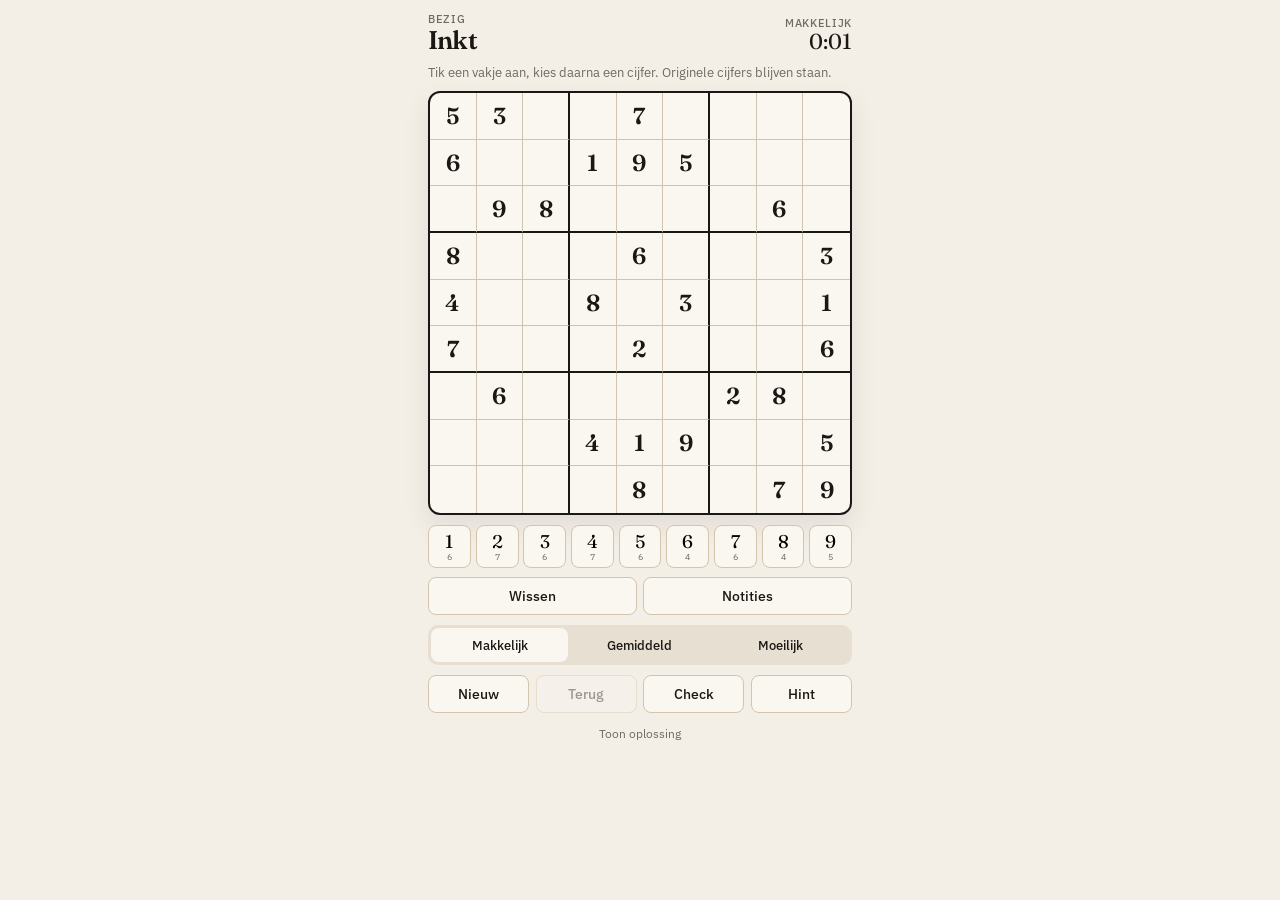
==== web/index.html @ 1a6b4576 "sudoku works and runs in browser" ====
<!DOCTYPE html>
<html lang="nl">
  <head>
    <meta charset="utf-8" />
    <meta name="viewport" content="width=device-width, initial-scale=1" />
    <title>Inkt</title>
    <link rel="stylesheet" href="style.css" />
  </head>
  <body>
    <main class="app">
      <header class="hud">
        <div>
          <p class="kicker" id="statusLabel">Bezig</p>
          <h1>Inkt</h1>
        </div>
        <div class="hud-right">
          <p class="kicker" id="levelLabel">Makkelijk</p>
          <p class="timer" id="timer">0:00</p>
        </div>
      </header>

      <p class="hint">Tik een vakje aan, kies daarna een cijfer. Originele cijfers blijven staan.</p>

      <div id="board" class="sudoku-board" role="grid" aria-label="Sudoku bord"></div>
      <div id="win" class="win-banner hidden"></div>

      <div class="pad" id="pad"></div>
      <div class="row-2">
        <button type="button" id="btnErase">Wissen</button>
        <button type="button" id="btnNotes">Notities</button>
      </div>

      <div class="levels" id="levels">
        <button type="button" data-level="easy" class="is-on">Makkelijk</button>
        <button type="button" data-level="medium">Gemiddeld</button>
        <button type="button" data-level="hard">Moeilijk</button>
      </div>

      <div class="actions">
        <button type="button" id="btnNew">Nieuw</button>
        <button type="button" id="btnUndo">Terug</button>
        <button type="button" id="btnCheck">Check</button>
        <button type="button" id="btnHint">Hint</button>
      </div>
      <button type="button" class="linkish" id="btnSolve">Toon oplossing</button>
      <p class="message" id="message"></p>
    </main>
    <script src="game.js"></script>
  </body>
</html>
---- web/style.css ----
@import url("https://fonts.googleapis.com/css2?family=Fraunces:opsz,wght@9..144,500;9..144,600&family=IBM+Plex+Sans:wght@400;500;600&display=swap");

:root {
  --paper: #f3eee6;
  --elevated: #faf7f1;
  --surface: #e7dfd2;
  --ink: #1a1814;
  --muted: #6f6a62;
  --accent: #3d5c4e;
  --danger: #9b4a3c;
  --same: #dce6df;
  --unit: #efe6d6;
  --selected: #cfdccf;
  --border: #d4c4ae;
  --line: #cfc4b2;
  --radius: 12px;
  --font: "IBM Plex Sans", "Segoe UI", system-ui, sans-serif;
  --display: "Fraunces", "Times New Roman", serif;
}

* {
  box-sizing: border-box;
}

html,
body {
  margin: 0;
  min-height: 100%;
  background: var(--paper);
  color: var(--ink);
  font-family: var(--font);
}

button {
  font-family: inherit;
  cursor: pointer;
}

button:disabled {
  cursor: default;
  opacity: 0.4;
}

.app {
  margin: 0 auto;
  width: 100%;
  max-width: 28rem;
  padding: 0.75rem 0.75rem 1.25rem;
  display: flex;
  flex-direction: column;
  gap: 0.6rem;
  align-items: stretch;
}

.hud {
  display: flex;
  justify-content: space-between;
  align-items: flex-end;
}

h1 {
  margin: 0;
  font-family: var(--display);
  font-size: 1.6rem;
  font-weight: 600;
  letter-spacing: -0.03em;
  line-height: 1.1;
}

.kicker {
  margin: 0;
  font-size: 0.7rem;
  font-weight: 500;
  letter-spacing: 0.06em;
  text-transform: uppercase;
  color: var(--muted);
}

.timer {
  margin: 0;
  font-family: var(--display);
  font-size: 1.35rem;
  font-variant-numeric: tabular-nums;
  line-height: 1.1;
}

.hint,
.message {
  margin: 0;
  color: var(--muted);
  font-size: 0.82rem;
  line-height: 1.35;
}

.hud-right {
  text-align: right;
}

/* Plat 9x9-raster: betrouwbaarder dan geneste 3x3-boxen */
.sudoku-board {
  display: grid;
  grid-template-columns: repeat(9, 1fr);
  grid-template-rows: repeat(9, 1fr);
  width: 100%;
  max-width: min(100%, 72vh, 28rem);
  margin: 0 auto;
  aspect-ratio: 1 / 1;
  border: 2.5px solid var(--ink);
  border-radius: var(--radius);
  overflow: hidden;
  background: var(--ink);
  box-shadow: 0 12px 28px color-mix(in srgb, var(--ink) 8%, transparent);
}

.sudoku-cell {
  display: flex;
  align-items: center;
  justify-content: center;
  min-width: 0;
  min-height: 0;
  width: 100%;
  height: 100%;
  background: var(--elevated);
  color: var(--accent);
  border: 0;
  border-right: 1px solid var(--line);
  border-bottom: 1px solid var(--line);
  padding: 0;
  margin: 0;
}

/* Dikkere verticale lijnen na kolom 3 en 6 */
.sudoku-cell:nth-child(3n) {
  border-right: 2.5px solid var(--ink);
}

/* Geen rechter rand op de laatste kolom (buitenrand is genoeg) */
.sudoku-cell:nth-child(9n) {
  border-right: 0;
}

/* Dikkere horizontale lijnen na rij 3 en 6 */
.sudoku-cell:nth-child(n + 19):nth-child(-n + 27),
.sudoku-cell:nth-child(n + 46):nth-child(-n + 54) {
  border-bottom: 2.5px solid var(--ink);
}

/* Geen onderkant op de laatste rij */
.sudoku-cell:nth-child(n + 73) {
  border-bottom: 0;
}

.sudoku-cell.is-unit {
  background: var(--unit);
}

.sudoku-cell.is-same {
  background: var(--same);
}

.sudoku-cell.is-selected {
  background: var(--selected);
  outline: 2.5px solid var(--accent);
  outline-offset: -2.5px;
  z-index: 1;
}

.sudoku-cell.is-given {
  color: var(--ink);
}

.sudoku-cell.is-conflict .sudoku-digit {
  color: var(--danger);
}

.sudoku-digit {
  font-family: var(--display);
  font-size: clamp(0.95rem, 4.2vw, 1.45rem);
  font-weight: 500;
  font-variant-numeric: tabular-nums;
  line-height: 1;
}

.sudoku-cell.is-given .sudoku-digit {
  font-weight: 600;
}

.sudoku-notes {
  display: grid;
  grid-template-columns: repeat(3, 1fr);
  width: 90%;
  height: 90%;
  font-size: clamp(0.4rem, 1.6vw, 0.58rem);
  color: var(--muted);
}

.sudoku-notes span {
  display: flex;
  align-items: center;
  justify-content: center;
}

.pad {
  display: grid;
  grid-template-columns: repeat(9, 1fr);
  gap: 0.3rem;
}

.pad button {
  aspect-ratio: 1;
  min-height: 0;
  border: 1px solid var(--border);
  border-radius: 8px;
  background: var(--elevated);
  font-family: var(--display);
  font-size: clamp(0.95rem, 3.5vw, 1.15rem);
  padding: 0.15rem 0;
}

.pad button small {
  display: block;
  font-family: var(--font);
  font-size: 0.55rem;
  color: var(--muted);
  line-height: 1;
}

.row-2,
.actions {
  display: grid;
  grid-template-columns: 1fr 1fr;
  gap: 0.4rem;
}

@media (min-width: 420px) {
  .actions {
    grid-template-columns: repeat(4, 1fr);
  }
}

.row-2 button,
.actions button,
.levels button {
  height: 2.4rem;
  border: 1px solid var(--border);
  border-radius: 8px;
  background: var(--elevated);
  color: var(--ink);
  font-size: 0.85rem;
  font-weight: 500;
}

.row-2 button.is-on,
.levels button.is-on {
  background: var(--ink);
  color: var(--paper);
  border-color: var(--ink);
}

.levels {
  display: flex;
  gap: 0.2rem;
  padding: 0.2rem;
  background: var(--surface);
  border-radius: 10px;
}

.levels button {
  flex: 1;
  height: 2.1rem;
  border: 0;
  background: transparent;
  font-size: 0.8rem;
}

.levels button.is-on {
  background: var(--elevated);
  color: var(--ink);
}

.linkish {
  border: 0;
  background: transparent;
  color: var(--muted);
  font-size: 0.78rem;
  padding: 0.15rem 0;
}

.win-banner {
  border: 1px solid var(--border);
  background: var(--elevated);
  border-radius: 14px;
  padding: 0.85rem 1rem;
}

.win-banner h2 {
  margin: 0.1rem 0;
  font-family: var(--display);
  font-weight: 600;
  font-size: 1.25rem;
}

.hidden {
  display: none;
}

/* Op smalle/hoge telefoons: iets strakker */
@media (max-height: 700px) {
  .app {
    gap: 0.45rem;
    padding-top: 0.5rem;
  }

  h1 {
    font-size: 1.35rem;
  }

  .timer {
    font-size: 1.15rem;
  }

  .hint {
    font-size: 0.75rem;
  }

  .sudoku-board {
    max-width: min(100%, 52vh);
  }

  .row-2 button,
  .actions button {
    height: 2.15rem;
    font-size: 0.8rem;
  }

  .pad button {
    font-size: 0.95rem;
  }
}
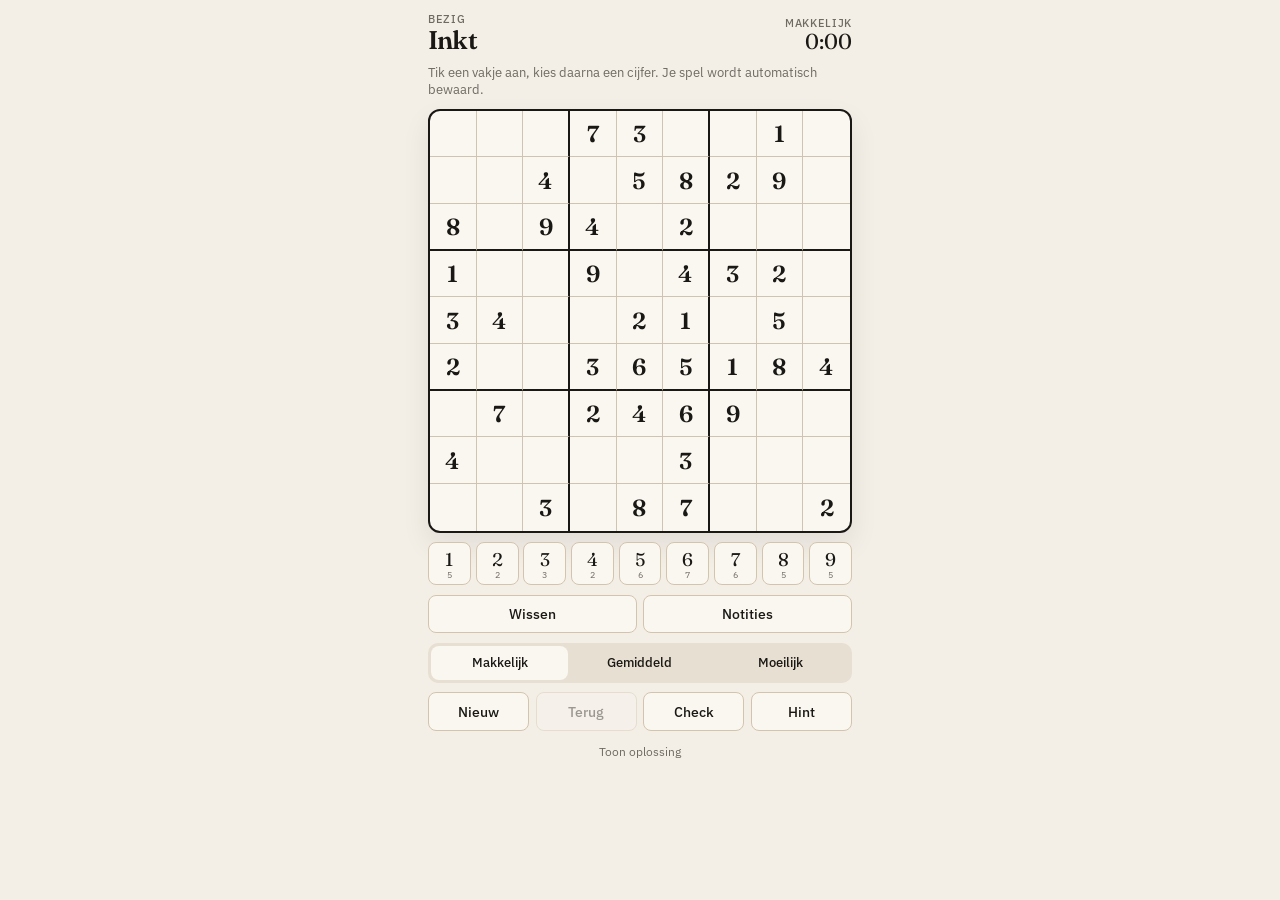
==== commit 8c1673c1: "Sudoku als installeerbare web-app (PWA) met opslag en offline modus Co-Authored-By: Claude Opus 5.5 " ====
--- a/web/index.html
+++ b/web/index.html
@@ -2,8 +2,17 @@
 <html lang="nl">
   <head>
     <meta charset="utf-8" />
-    <meta name="viewport" content="width=device-width, initial-scale=1" />
+    <meta name="viewport" content="width=device-width, initial-scale=1, viewport-fit=cover" />
     <title>Inkt</title>
+    <meta name="description" content="Inkt — rustige Sudoku voor op je telefoon." />
+    <meta name="theme-color" content="#f3eee6" />
+    <meta name="apple-mobile-web-app-capable" content="yes" />
+    <meta name="mobile-web-app-capable" content="yes" />
+    <meta name="apple-mobile-web-app-status-bar-style" content="default" />
+    <meta name="apple-mobile-web-app-title" content="Inkt" />
+    <link rel="manifest" href="manifest.webmanifest" />
+    <link rel="icon" href="icon.svg" type="image/svg+xml" />
+    <link rel="apple-touch-icon" href="icon-180.png" />
     <link rel="stylesheet" href="style.css" />
   </head>
   <body>
@@ -19,7 +28,7 @@
         </div>
       </header>
 
-      <p class="hint">Tik een vakje aan, kies daarna een cijfer. Originele cijfers blijven staan.</p>
+      <p class="hint">Tik een vakje aan, kies daarna een cijfer. Je spel wordt automatisch bewaard.</p>
 
       <div id="board" class="sudoku-board" role="grid" aria-label="Sudoku bord"></div>
       <div id="win" class="win-banner hidden"></div>
--- a/web/style.css
+++ b/web/style.css
@@ -33,7 +33,19 @@
 
 button {
   font-family: inherit;
+  color: inherit;
   cursor: pointer;
+  /* Telefoon: geen grijze flits en geen inzoomen bij snel dubbeltikken */
+  -webkit-tap-highlight-color: transparent;
+  touch-action: manipulation;
+}
+
+body {
+  /* Geen tekst selecteren als je lang op een vakje drukt */
+  -webkit-user-select: none;
+  user-select: none;
+  -webkit-text-size-adjust: 100%;
+  overscroll-behavior-y: none;
 }
 
 button:disabled {
@@ -45,7 +57,9 @@
   margin: 0 auto;
   width: 100%;
   max-width: 28rem;
-  padding: 0.75rem 0.75rem 1.25rem;
+  /* env(...) = ruimte voor de notch / thuisbalk als de app op het beginscherm staat */
+  padding: max(0.75rem, env(safe-area-inset-top)) max(0.75rem, env(safe-area-inset-right))
+    max(1.25rem, env(safe-area-inset-bottom)) max(0.75rem, env(safe-area-inset-left));
   display: flex;
   flex-direction: column;
   gap: 0.6rem;
@@ -208,6 +222,7 @@
 
 .pad button {
   aspect-ratio: 1;
+  color: var(--ink);
   min-height: 0;
   border: 1px solid var(--border);
   border-radius: 8px;
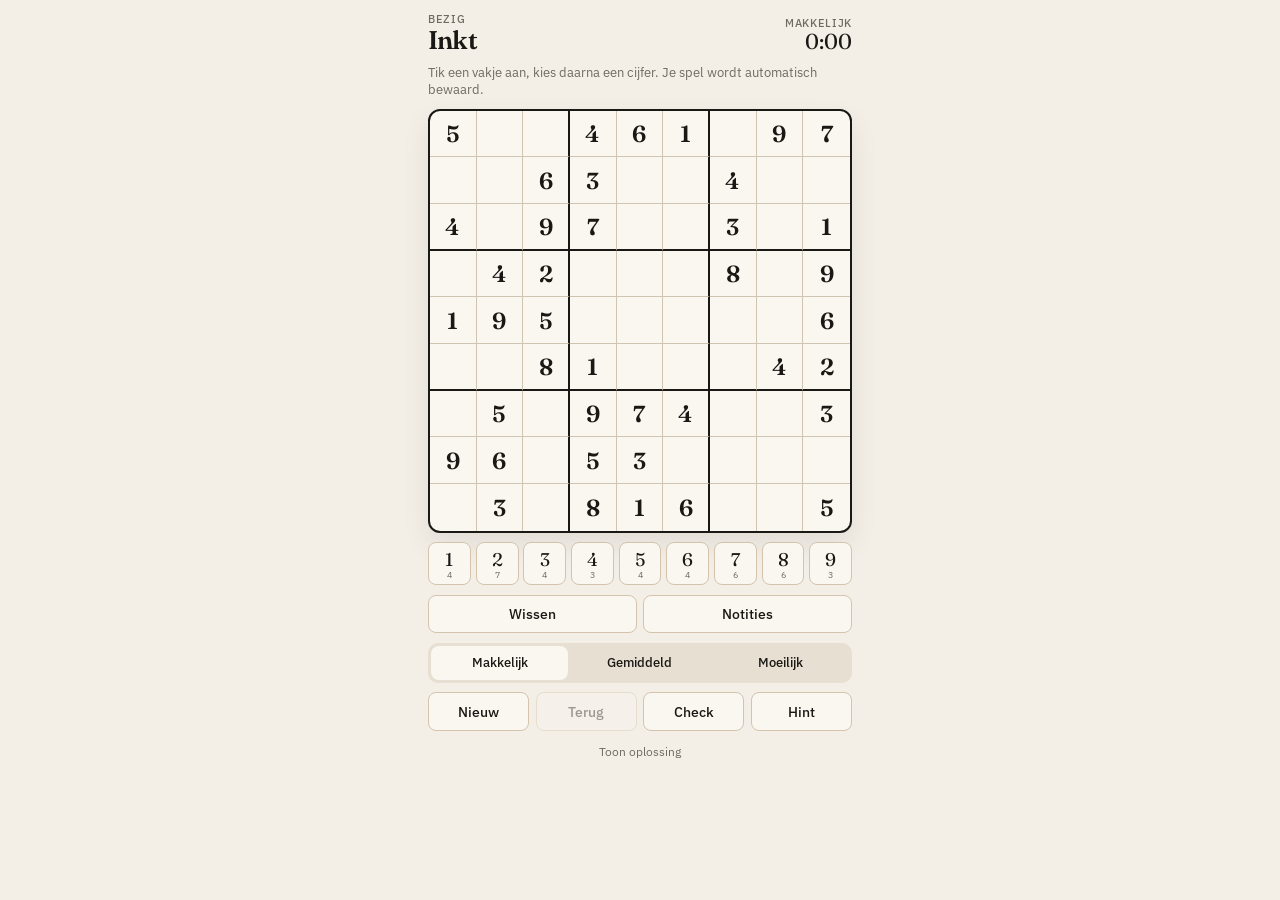
==== commit 82bd5802: "Moeilijk: geen markeringen, teller of rode fouten; Check toont fouten kort Co-Authored-By: Claude Op" ====
--- a/web/index.html
+++ b/web/index.html
@@ -28,7 +28,7 @@
         </div>
       </header>
 
-      <p class="hint">Tik een vakje aan, kies daarna een cijfer. Je spel wordt automatisch bewaard.</p>
+      <p class="hint" id="hintText">Tik een vakje aan, kies daarna een cijfer. Je spel wordt automatisch bewaard.</p>
 
       <div id="board" class="sudoku-board" role="grid" aria-label="Sudoku bord"></div>
       <div id="win" class="win-banner hidden"></div>
